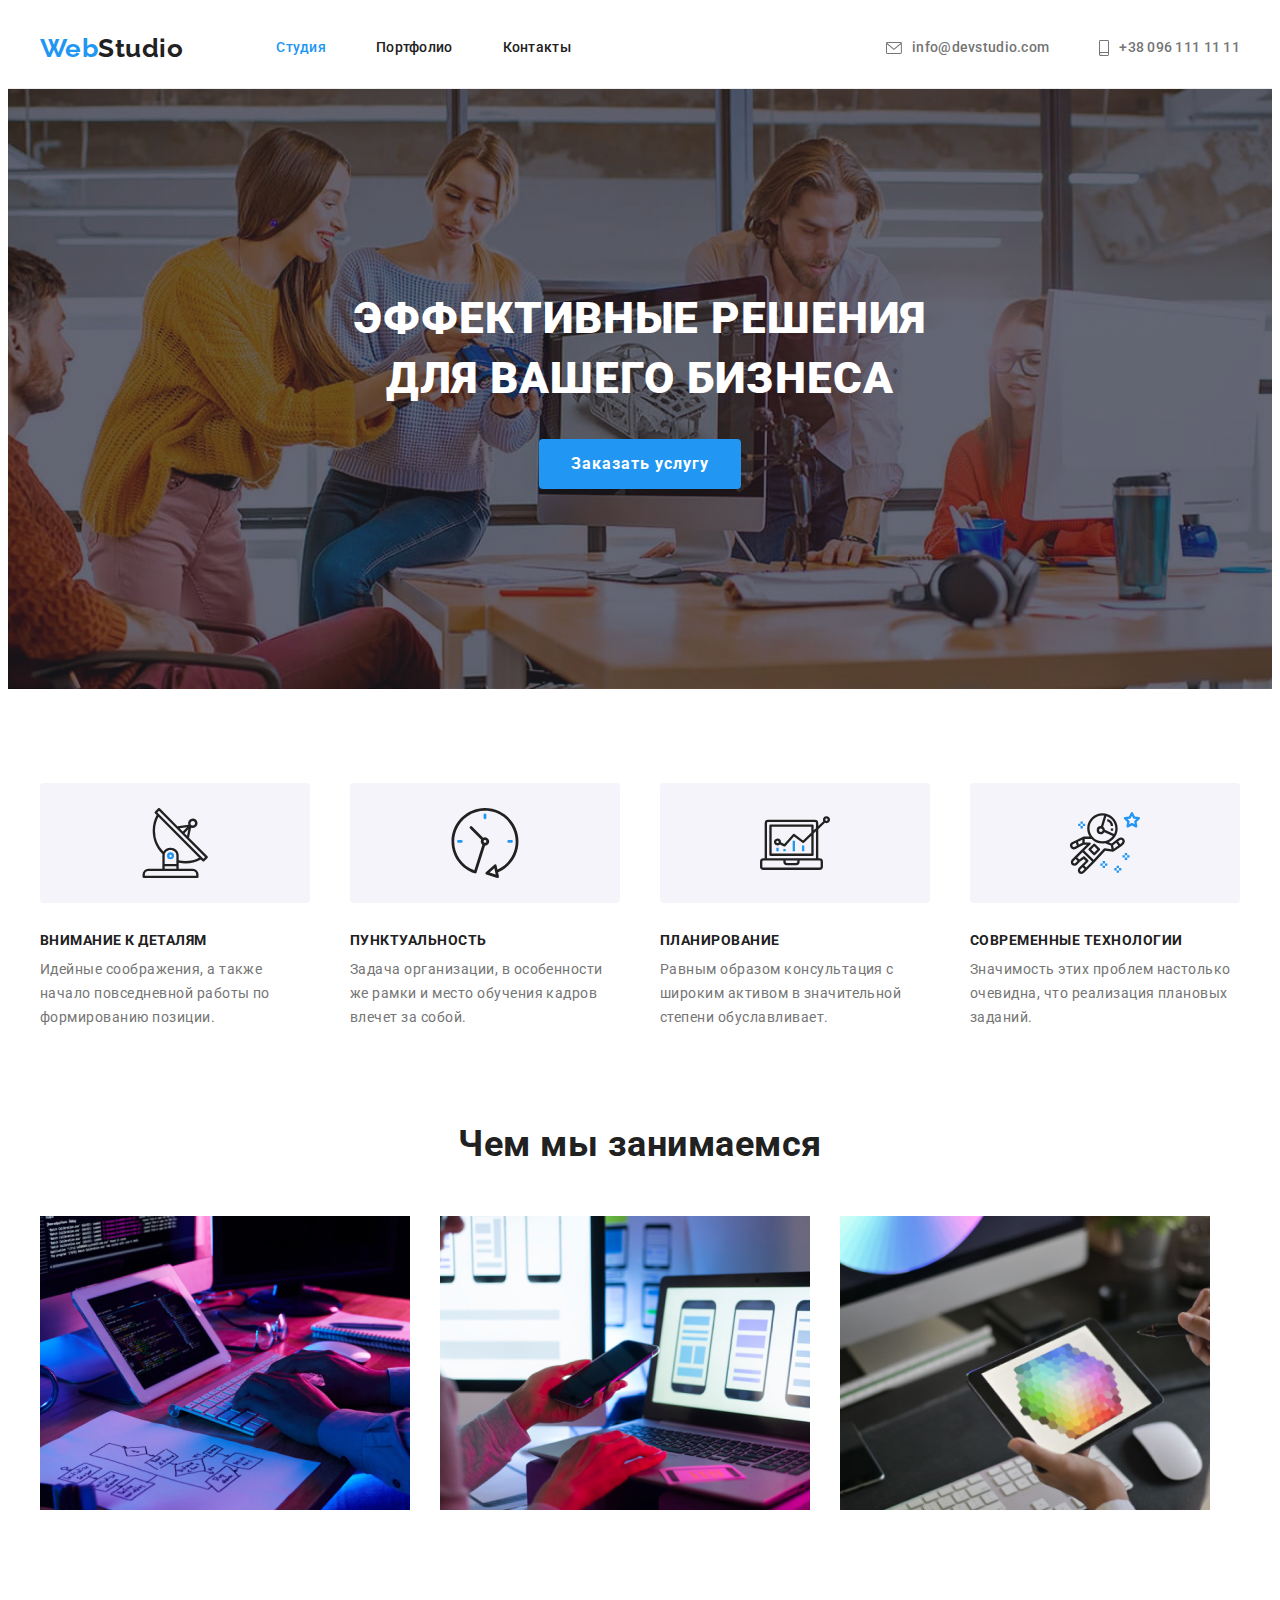
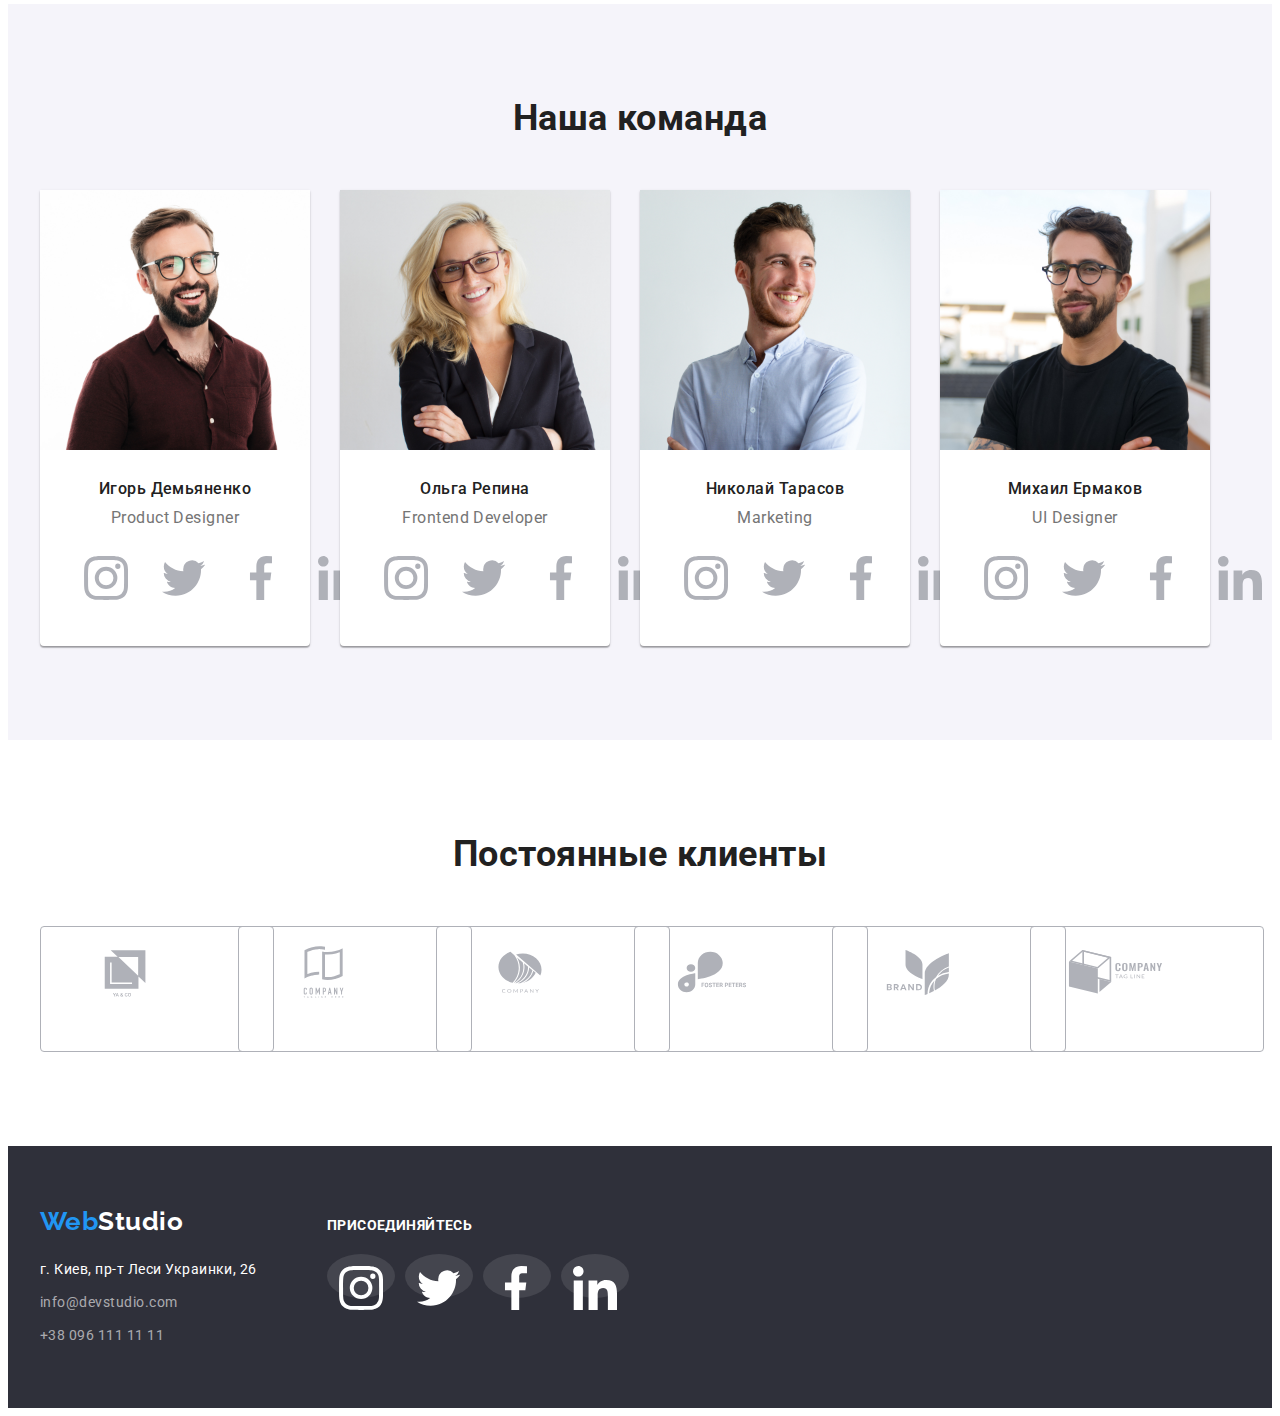
==== index.html @ 396e90b0 "homework-04" ====
<!DOCTYPE html>
<html lang="ru">

<head>
    <meta charset="UTF-8">
    <meta http-equiv="X-UA-Compatible" content="IE=edge">
    <meta name="viewport" content="width=device-width, initial-scale=1.0">
    <title>Web Studio</title>
    <link
        href="https://fonts.googleapis.com/css2?family=Raleway:wght@700&family=Roboto:wght@400;500;700;900&display=swap"
        rel="stylesheet">
    <link rel="stylesheet" href="https://cdnjs.cloudflare.com/ajax/libs/modern-normalize/1.1.0/modern-normalize.min.css"
        integrity="sha512-wpPYUAdjBVSE4KJnH1VR1HeZfpl1ub8YT/NKx4PuQ5NmX2tKuGu6U/JRp5y+Y8XG2tV+wKQpNHVUX03MfMFn9Q=="
        crossorigin="anonymous" referrerpolicy="no-referrer" />
    <link rel="stylesheet" href="./css/styles.css">
</head>

<body>

    <!-- Шапка -->
    <header class="header">
        <div class="container">
            <nav class="header-nav">
                <a href="./index.html" class="logo link">
                    Web<span class="header-logo">Studio</span></a>

                <ul class="site-nav list">
                    <li class="item"><a href="./index.html" class="link current">Студия</a></li>
                    <li class="item"><a href="./portfolio.html" class="link">Портфолио</a></li>
                    <li class="item"><a href="" class="link">Контакты</a></li>
                </ul>
            </nav>
            <ul class="auth-nav list">
                <li class="item">
                    <a href="mailto:info@devstudio.com" class="contacts link">
                        <svg class="header-icon" width="16" height="12">
                            <use href="./images/sprite.svg#envelope"></use>
                        </svg>
                        <span>info@devstudio.com</span>
                    </a>
                </li>
                <li class="item">
                    <a href="tel:+380961111111" class="contacts link">
                        <svg class="header-icon" width="10" height="16">
                            <use href="./images/sprite.svg#smartphone"></use>
                        </svg>
                        <span>+38 096 111 11 11</span>
                    </a>
                </li>
            </ul>
        </div>
    </header>

    <main>
        <!-- Герой -->
        <section class="hero">
            <div class="container">
                <h1 class="hero-title">Эффективные решения<br>для вашего бизнеса</h1>
                <button type="button" class="button order">Заказать услугу</button>
            </div>
        </section>

        <!-- Наші переваги -->
        <section class="section">
            <div class="container">
                <h2 class="section-title title-transparent">Наши преимущества</h2>
                <ul class="features list">
                    <li class="feature">
                        <div class="feature-background">
                            <svg class="feature-icon" width="70" height="70">
                                <use href="./images/sprite.svg#antenna"></use>
                            </svg>
                        </div>
                        <h3 class="feature-name">Внимание к деталям</h3>
                        <p class="feature-description">Идейные соображения, а также начало повседневной работы по
                            формированию позиции.</p>
                    </li>
                    <li class="feature">
                        <div class="feature-background">
                            <svg class="feature-icon" width="70" height="70">
                                <use href="./images/sprite.svg#clock"></use>
                            </svg>
                        </div>
                        <h3 class="feature-name">Пунктуальность</h3>
                        <p class="feature-description">Задача организации, в особенности же рамки и место обучения
                            кадров влечет за собой.</p>
                    </li>
                    <li class="feature">
                        <div class="feature-background">
                            <svg class="feature-icon" width="70" height="70">
                                <use href="./images/sprite.svg#laptop"></use>
                            </svg>
                        </div>
                        <h3 class="feature-name">Планирование</h3>
                        <p class="feature-description">Равным образом консультация с широким активом в значительной
                            степени обуславливает.</p>
                    </li>
                    <li class="feature">
                        <div class="feature-background">
                            <svg class="feature-icon" width="70" height="70">
                                <use href="./images/sprite.svg#astronaut"></use>
                            </svg>
                        </div>
                        <h3 class="feature-name">Современные технологии</h3>
                        <p class="feature-description">Значимость этих проблем настолько очевидна, что реализация
                            плановых заданий.</p>
                    </li>
                </ul>
            </div>
        </section>

        <!--Чим ми займаємось  -->
        <section class="section we-do">
            <div class="container">
                <h2 class="section-title">Чем мы занимаемся</h2>
                <ul class="we-do list">
                    <li class="item"><img src="./images/we-do-1.jpg" alt="Написание кода" class="picture"></li>
                    <li class="item"><img src="./images/we-do-2.jpg" alt="Разработка мобильных приложений"
                            class="picture"></li>
                    <li class="item"><img src="./images/we-do-3.jpg" alt="Стилистическое оформление" class="picture">
                    </li>
                </ul>
            </div>
        </section>

        <!-- Наша команда -->
        <section class="section members-section">
            <div class="container">
                <h2 class="section-title">Наша команда</h2>
                <ul class="members list">
                    <li class="member-card">
                        <img src="./images/team-card-1.jpg" width="270" height="260" alt="Дизайнер продукта"
                            class="member-picture">
                        <h3 class="member-name">Игорь Демьяненко</h3>
                        <p class="member-position">Product Designer</p>
                        <ul class="member-contacts list">
                            <li class="sm-item">
                                <a href="https://www.instagram.com/" class="sm-link">
                                    <svg class="sm-icon" width="44" height="44">
                                        <use href="./images/sprite.svg#instagram"></use>
                                    </svg>
                                </a>
                            </li>
                            <li class="sm-item">
                                <a href="https://www.twitter.com/" class="sm-link">
                                    <svg class="sm-icon" width="44" height="44">
                                        <use href="./images/sprite.svg#twitter"></use>
                                    </svg>
                                </a>
                            </li>
                            <li class="sm-item">
                                <a href="https://www.facebook.com/" class="sm-link">
                                    <svg class="sm-icon" width="44" height="44">
                                        <use href="./images/sprite.svg#facebook"></use>
                                    </svg>
                                </a>
                            </li>
                            <li class="sm-item">
                                <a href="https://www.linkedin.com/" class="sm-link">
                                    <svg class="sm-icon" width="44" height="44">
                                        <use href="./images/sprite.svg#linkedin"></use>
                                    </svg>
                                </a>
                            </li>
                        </ul>
                    </li>
                    <li class="member-card">
                        <img src="./images/team-card-2.jpg" width="270" height="260" alt="Фронтенд разработчик"
                            class="member-picture">
                        <h3 class="member-name">Ольга Репина</h3>
                        <p class="member-position">Frontend Developer</p>
                        <ul class="member-contacts list">
                            <li class="sm-item">
                                <a href="https://www.instagram.com/" class="sm-link">
                                    <svg class="sm-icon" width="44" height="44">
                                        <use href="./images/sprite.svg#instagram"></use>
                                    </svg>
                                </a>
                            </li>
                            <li class="sm-item">
                                <a href="https://www.twitter.com/" class="sm-link">
                                    <svg class="sm-icon" width="44" height="44">
                                        <use href="./images/sprite.svg#twitter"></use>
                                    </svg>
                                </a>
                            </li>
                            <li class="sm-item">
                                <a href="https://www.facebook.com/" class="sm-link">
                                    <svg class="sm-icon" width="44" height="44">
                                        <use href="./images/sprite.svg#facebook"></use>
                                    </svg>
                                </a>
                            </li>
                            <li class="sm-item">
                                <a href="https://www.linkedin.com/" class="sm-link">
                                    <svg class="sm-icon" width="44" height="44">
                                        <use href="./images/sprite.svg#linkedin"></use>
                                    </svg>
                                </a>
                            </li>
                        </ul>
                    </li>
                    <li class="member-card">
                        <img src="./images/team-card-3.jpg" width="270" height="260" alt="Маркетолог"
                            class="member-picture">
                        <h3 class="member-name">Николай Тарасов</h3>
                        <p class="member-position">Marketing</p>
                        <ul class="member-contacts list">
                            <li class="sm-item">
                                <a href="https://www.instagram.com/" class="sm-link">
                                    <svg class="sm-icon" width="44" height="44">
                                        <use href="./images/sprite.svg#instagram"></use>
                                    </svg>
                                </a>
                            </li>
                            <li class="sm-item">
                                <a href="https://www.twitter.com/" class="sm-link">
                                    <svg class="sm-icon" width="44" height="44">
                                        <use href="./images/sprite.svg#twitter"></use>
                                    </svg>
                                </a>
                            </li>
                            <li class="sm-item">
                                <a href="https://www.facebook.com/" class="sm-link">
                                    <svg class="sm-icon" width="44" height="44">
                                        <use href="./images/sprite.svg#facebook"></use>
                                    </svg>
                                </a>
                            </li>
                            <li class="sm-item">
                                <a href="https://www.linkedin.com/" class="sm-link">
                                    <svg class="sm-icon" width="44" height="44">
                                        <use href="./images/sprite.svg#linkedin"></use>
                                    </svg>
                                </a>
                            </li>
                        </ul>
                    </li>
                    <li class="member-card">
                        <img src="./images/team-card-4.jpg" width="270" height="260"
                            alt="Дизайнер пользовательского интерфейса" class="member-picture">
                        <h3 class="member-name">Михаил Ермаков</h3>
                        <p class="member-position">UI Designer</p>
                        <ul class="member-contacts list">
                            <li class="sm-item">
                                <a href="https://www.instagram.com/" class="sm-link">
                                    <svg class="sm-icon" width="44" height="44">
                                        <use href="./images/sprite.svg#instagram"></use>
                                    </svg>
                                </a>
                            </li>
                            <li class="sm-item">
                                <a href="https://www.twitter.com/" class="sm-link">
                                    <svg class="sm-icon" width="44" height="44">
                                        <use href="./images/sprite.svg#twitter"></use>
                                    </svg>
                                </a>
                            </li>
                            <li class="sm-item">
                                <a href="https://www.facebook.com/" class="sm-link">
                                    <svg class="sm-icon" width="44" height="44">
                                        <use href="./images/sprite.svg#facebook"></use>
                                    </svg>
                                </a>
                            </li>
                            <li class="sm-item">
                                <a href="https://www.linkedin.com/" class="sm-link">
                                    <svg class="sm-icon" width="44" height="44">
                                        <use href="./images/sprite.svg#linkedin"></use>
                                    </svg>
                                </a>
                            </li>
                        </ul>
                    </li>
                </ul>
            </div>
        </section>

        <!-- Постійні клієнти -->
        <section class="section clients-section">
            <div class="container">
                <h2 class="section-title">Постоянные клиенты</h2>
                <ul class="clients list">
                    <li class="client">
                        <a href="" class="client-link link">
                            <svg class="client-logo" width="106" height="60">
                                <use href="./images/sprite.svg#client1"></use>
                            </svg>
                        </a>
                    </li>
                    <li class="client">
                        <a href="" class="client-link link">
                            <svg class="client-logo" width="106" height="60">
                                <use href="./images/sprite.svg#client2"></use>
                            </svg>
                        </a>
                    </li>
                    <li class="client">
                        <a href="" class="client-link link">
                            <svg class="client-logo" width="106" height="60">
                                <use href="./images/sprite.svg#client3"></use>
                            </svg>
                        </a>
                    </li>
                    <li class="client">
                        <a href="" class="client-link link">
                            <svg class="client-logo" width="106" height="60">
                                <use href="./images/sprite.svg#client4"></use>
                            </svg>
                        </a>
                    </li>
                    <li class="client">
                        <a href="" class="client-link link">
                            <svg class="client-logo" width="106" height="60">
                                <use href="./images/sprite.svg#client5"></use>
                            </svg>
                        </a>
                    </li>
                    <li class="client">
                        <a href="" class="client-link link">
                            <svg class="client-logo" width="106" height="60">
                                <use href="./images/sprite.svg#client6"></use>
                            </svg>
                        </a>
                    </li>
                </ul>
            </div>
        </section>
    </main>

    <!-- Футер -->
    <footer class="footer">
        <div class="container footer-container">
            <div class="address-box">
                <a href="/index.html" class="logo link">
                    Web<span class="footer-logo">Studio</span></a>
                <address class="address">
                    <p class="footer-address">г. Киев, пр-т Леси Украинки, 26</p>
                    <ul class="footer-contacts list">
                        <li class="item"><a href="mailto:info@devstudio.com" class="contacts-item link">info@devstudio.com</a>
                        </li>
                        <li class="item"><a href="tel:+380961111111" class="contacts-item link">+38 096 111 11 11</a></li>
                    </ul>
                </address>
            </div>
            <div class="sm-box">
                <h3 class="join-us">присоединяйтесь</h3>
                <ul class="sm-links list">
                    <li class="sm-item">
                        <a href="https://www.instagram.com/" class="sm-link">
                            <svg class="sm-icon" width="44" height="44">
                                <use href="./images/sprite.svg#instagram"></use>
                            </svg>
                        </a>
                    </li>
                    <li class="sm-item">
                        <a href="https://www.twitter.com/" class="sm-link">
                            <svg class="sm-icon" width="44" height="44">
                                <use href="./images/sprite.svg#twitter"></use>
                            </svg>
                        </a>
                    </li>
                    <li class="sm-item">
                        <a href="https://www.facebook.com/" class="sm-link">
                            <svg class="sm-icon" width="44" height="44">
                                <use href="./images/sprite.svg#facebook"></use>
                            </svg>
                        </a>
                    </li>
                    <li class="sm-item">
                        <a href="https://www.linkedin.com/" class="sm-link">
                            <svg class="sm-icon" width="44" height="44">
                                <use href="./images/sprite.svg#linkedin"></use>
                            </svg>
                        </a>
                    </li>
                </ul>
            </div>
        </div>
    </footer>

</body>

</html>
---- css/styles.css ----
/* основний чорний color: #212121; */
/* додатковий чорний color: #757575; */
/* білий color: #FFFFFF; */
/* прозорий для контактів color: rgba(255, 255, 255, 0.6); */
/* основний фон background: #e5e5e5; */
/* додатковий фон background: #F5F4FA; */
/* футер background: #2F303A; */
/* акцент background: #2196F3 */
:root {
  --primary-black-color: #212121;
  --secondary-black-color: #757575;
  --primary-white-color: #ffffff;
  --black-for-contacts-color: rgba(255, 255, 255, 0.6);
  --primary-background-color: #ffffff;
  --secondary-background-color: #f5f4fa;
  --footer-background-color: #2f303a;
  --accent-color: #2196f3;
  --accent-color-hover: #188ce8;
  --sm-icon-color: #afb1b8;
  --sm-icon-footer-color: rgba(255, 255, 255, 0.1);
}
html {
  box-sizing: border-box;
}
h1,
h2,
h3,
h4,
h5,
h6,
p,
ul {
  margin: 0;
  padding: 0;
}

body {
  background: var(--primary-background-color);
  color: var(--primary-black-color);
  font-family: Roboto, sans-serif;
  letter-spacing: 0.03em;
}
.container {
  width: 1200px;
  padding-left: 15px;
  padding-right: 15px;
  margin-left: auto;
  margin-right: auto;
}
.list {
  list-style: none;
}
.link {
  text-decoration: none;
}

/* Logo */
.logo {
  color: var(--accent-color);
  font-style: normal;
  font-weight: bold;
  font-size: 26px;
  line-height: 1.19;
  font-family: Raleway, sans-serif;
}
.header-logo {
  color: var(--primary-black-color);
}
.footer-logo {
  color: var(--primary-white-color);
}

/* Header */
.header {
  font-weight: 500;
  font-size: 14px;
  line-height: 1.14;
  border-bottom: 1px solid rgba(236, 236, 236, 1);
}
.header .container {
  display: flex;
  align-items: center;
  padding-top: 0;
  padding-bottom: 0;
}
.header-nav {
  display: flex;
  align-items: center;
}
/* Site-nav */
.site-nav {
  display: flex;
  padding-top: 32px;
  padding-bottom: 32px;
  margin-left: 93px;
}
.site-nav .item + .item {
  margin-left: 50px;
}
.site-nav .link {
  display: block;
  color: var(--primary-black-color);
  letter-spacing: 0.02em;
}
.site-nav .link.current {
  color: var(--accent-color);
}
.site-nav .link:hover,
.site-nav .link:focus {
  color: var(--accent-color);
}
.header-icon {
  margin-right: 10px;
  fill: var(--secondary-black-color);
}

/* Auth-nav */
.auth-nav {
  display: flex;
  margin-left: auto;
}
.auth-nav .item + .item {
  margin-left: 50px;
}
.auth-nav .contacts {
  display: flex;
  align-items: center;
  color: var(--secondary-black-color);
  letter-spacing: 0.02em;
}
.auth-nav .contacts:hover,
.auth-nav .contacts:focus {
  color: var(--accent-color);
}
.auth-nav .contacts:hover .header-icon,
.auth-nav .contacts:focus .header-icon {
  fill: var(--accent-color);
}

/* Hero */
.hero {
  background: var(--footer-background-color);
  background-image: linear-gradient(
      to right,
      rgba(47, 48, 58, 0.4),
      rgba(47, 48, 58, 0.4)
    ),
    url(../images/hero-overlay-min.jpg);
  background-size: cover;
  background-repeat: no-repeat;
  background-position: center;
  max-width: 1600px;
  letter-spacing: 0.06em;
  text-align: center;
  margin-right: auto;
  margin-left: auto;
  padding-top: 200px;
  padding-bottom: 200px;
}
.hero-title {
  color: var(--primary-white-color);
  font-weight: 900;
  font-size: 44px;
  line-height: 1.36;
  text-transform: uppercase;
  margin-bottom: 30px;
}

/* Section */
.section {
  padding-top: 94px;
}
.section.we-do,
.members-section {
  padding-bottom: 94px;
}
.section-title {
  color: var(--primary-black-color);
  font-weight: bold;
  font-size: 36px;
  line-height: 1.16;
  text-align: center;
  margin-bottom: 50px;
}
.title-transparent {
  display: none;
}

/* Features */
.features {
  display: flex;
  justify-content: space-between;
  color: var(--secondary-black-color);
  font-size: 14px;
  line-height: 1.71;
}
.feature {
  width: 270px;
}
.feature-background {
  display: flex;
  border-radius: 4px;
  background-color: var(--secondary-background-color);
  margin-bottom: 30px;
}
.feature-icon {
  margin-top: 25px;
  margin-right: 100px;
  margin-bottom: 25px;
  margin-left: 100px;
}
.features .feature-name {
  color: var(--primary-black-color);
  font-weight: bold;
  font-size: 14px;
  line-height: 1.14;
  text-transform: uppercase;
}
.feature-name {
  margin-bottom: 10px;
}
.feature-description {
  width: 270px;
}

/* We do */
.we-do {
  display: flex;
}
.we-do .picture {
  display: block;
}
.we-do .item + .item {
  margin-left: 30px;
}
/* Members */
.members-section {
  background-color: var(--secondary-background-color);
  font-size: 16px;
  line-height: 1.18;
  text-align: center;
  padding-bottom: 94px;
}
.members {
  display: flex;
}
.members .member-card + .member-card {
  margin-left: 30px;
}
.member-card {
  background-color: var(--primary-white-color);
  width: 270px;
  box-shadow: 0px 1px 3px rgba(0, 0, 0, 0.12), 0px 1px 1px rgba(0, 0, 0, 0.14),
    0px 2px 1px rgba(0, 0, 0, 0.2);
  border-radius: 0px 0px 4px 4px;
}
.member-picture {
  margin-bottom: 30px;
  display: block;
}
.member-name {
  color: var(--primary-black-color);
  font-weight: 500;
  font-size: 16px;
  line-height: 1.18;
  margin-bottom: 10px;
}
.member-position {
  color: var(--secondary-black-color);
  margin-bottom: 16px;
}
.member-contacts {
  display: flex;
  padding-bottom: 30px;
  padding-right: 32px;
  padding-left: 32px;
}
.sm-item {
  margin-right: 10px;
}
.sm-item:last-child {
  margin-right: 0;
}
.sm-link {
  display: inline-block;
  height: 44px;
}
.sm-icon {
  padding-top: 12px;
  padding-right: 12px;
  padding-bottom: 12px;
  padding-left: 12px;
  fill: var(--sm-icon-color);
}
.sm-link:hover .sm-icon {
  fill: var(--primary-white-color);
}

/* Clients */
.clients-section {
  padding-bottom: 94px;
}
.clients {
  display: flex;
  align-items: center;
  box-sizing: border-box;
}
.client {
  box-sizing: border-box;
  margin-right: 30px;
  width: 168px;
}
.client:last-child {
  margin-right: 0;
}
.client-link {
  display: inline-block;
  width: 168px;
  height: 92px;
  border: 1px solid var(--sm-icon-color);
  border-radius: 4px;
  padding-top: 16px;
  padding-right: 32px;
  padding-bottom: 16px;
  padding-left: 32px;
}
.client-link:hover {
  border-color: var(--accent-color);
}
.client-link:hover .client-logo {
  fill: var(--accent-color);
}
.client-logo {
  fill: var(--sm-icon-color);
}

/* Footer */
.footer {
  background-color: var(--footer-background-color);
  font-weight: 400;
  font-size: 14px;
  line-height: 1.71;
  padding-top: 60px;
  padding-bottom: 60px;
}
.footer-container {
  display: flex;
  align-items: baseline;
}
.address-box {
  margin-right: 70px;
}
.footer .container {
  margin-bottom: 0;
  padding-top: 0;
}
.address {
  margin-top: 20px;
}
.footer-address {
  color: var(--primary-white-color);
  font-style: normal;
}
.contacts-item {
  color: var(--black-for-contacts-color);
  font-style: normal;
}
.footer-contacts .item {
  margin-top: 9px;
}
.contacts-item:hover,
.contacts-item:focus {
  color: var(--accent-color);
}
.sm-links {
  display: flex;
}
.join-us {
  font-weight: bold;
  font-size: 14px;
  line-height: 1.14;
  letter-spacing: 0.03em;
  text-transform: uppercase;
  color: var(--primary-white-color);
  margin-bottom: 20px;
}
.sm-box .sm-link {
  border-radius: 50%;
  background-color: var(--sm-icon-footer-color);
}
.sm-link:hover {
  border-radius: 50%;
  background-color: var(--accent-color);
}
.sm-box .sm-icon {
  fill: var(--primary-white-color);
}

/* Buttons */
.button {
  display: inline-block;
  color: var(--primary-white-color);
  background-color: var(--accent-color);
  font-family: Roboto, sans-serif;
  font-weight: bold;
  font-size: 16px;
  line-height: 1.87;
  letter-spacing: 0.06em;
  border-radius: 4px;
  border: none;
  padding-top: 10px;
  padding-right: 32px;
  padding-bottom: 10px;
  padding-left: 32px;
}
.order:hover,
.order:focus {
  background-color: var(--accent-color-hover);
  box-shadow: 0px 4px 4px rgba(0, 0, 0, 0.15);
}
.button-filter {
  color: var(--primary-black-color);
  background-color: var(--secondary-background-color);
  cursor: pointer;
  font-family: Roboto, sans-serif;
  letter-spacing: 0.03em;
  font-weight: 500;
  font-size: 16px;
  line-height: 1.62;
  padding: 6px 22px;
  border-radius: 4px;
  border: none;
}
.button-filter:hover,
.button-filter:focus {
  color: var(--primary-white-color);
  background-color: var(--accent-color);
  box-shadow: 0px 3px 1px rgba(0, 0, 0, 0.1), 0px 1px 2px rgba(0, 0, 0, 0.08),
    0px 2px 2px rgba(0, 0, 0, 0.12);
}

/* Portfolio */
.portfolio {
  padding-bottom: 94px;
}

/* Filters */
.filters {
  margin-bottom: 50px;
  margin-right: auto;
  margin-left: auto;
  display: flex;
  justify-content: center;
}
.filters .item + .item {
  margin-left: 8px;
}

/* Projects */
.projects {
  display: flex;
  flex-wrap: wrap;
}
.project-card {
  width: calc((100% - 60px) / 3);
  margin-right: 30px;
  margin-bottom: 30px;
  border: 1px solid rgba(238, 238, 238, 1);
}
.project-card:nth-child(3n) {
  margin-right: 0;
}
.project-card:nth-last-child(-n + 3) {
  margin-bottom: 0;
}
.project-link {
  display: inline-block;
}
.project-link:hover {
  box-shadow: 0px 1px 1px rgba(0, 0, 0, 0.12), 0px 4px 4px rgba(0, 0, 0, 0.06),
    1px 4px 6px rgba(0, 0, 0, 0.16);
}
.card-description {
  padding-top: 20px;
  padding-left: 24px;
  padding-right: 24px;
  padding-bottom: 20px;
}
.project-name {
  color: var(--primary-black-color);
  letter-spacing: 0.06em;
  font-weight: bold;
  font-size: 18px;
  line-height: 2;
}
.project-description {
  color: var(--secondary-black-color);
  font-weight: 400;
  font-size: 16px;
  line-height: 1.87;
  margin-top: 4px;
}
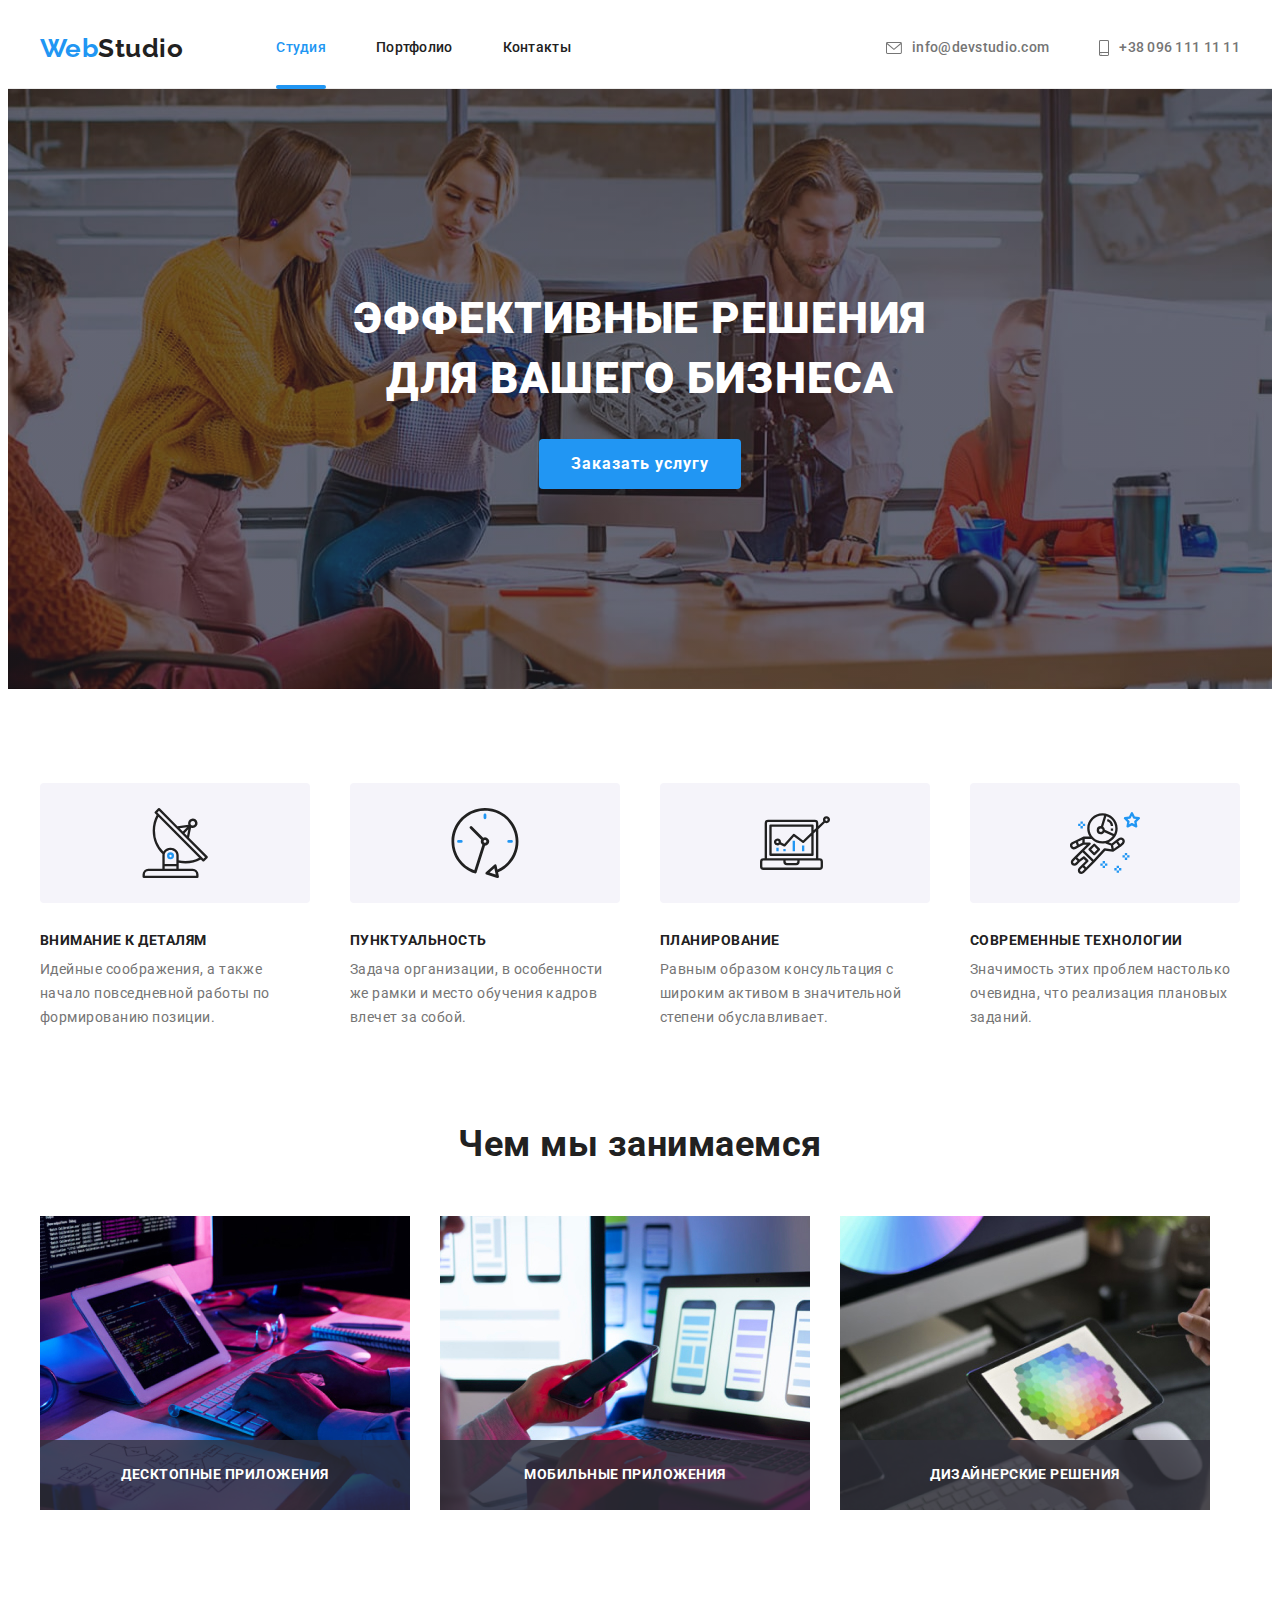
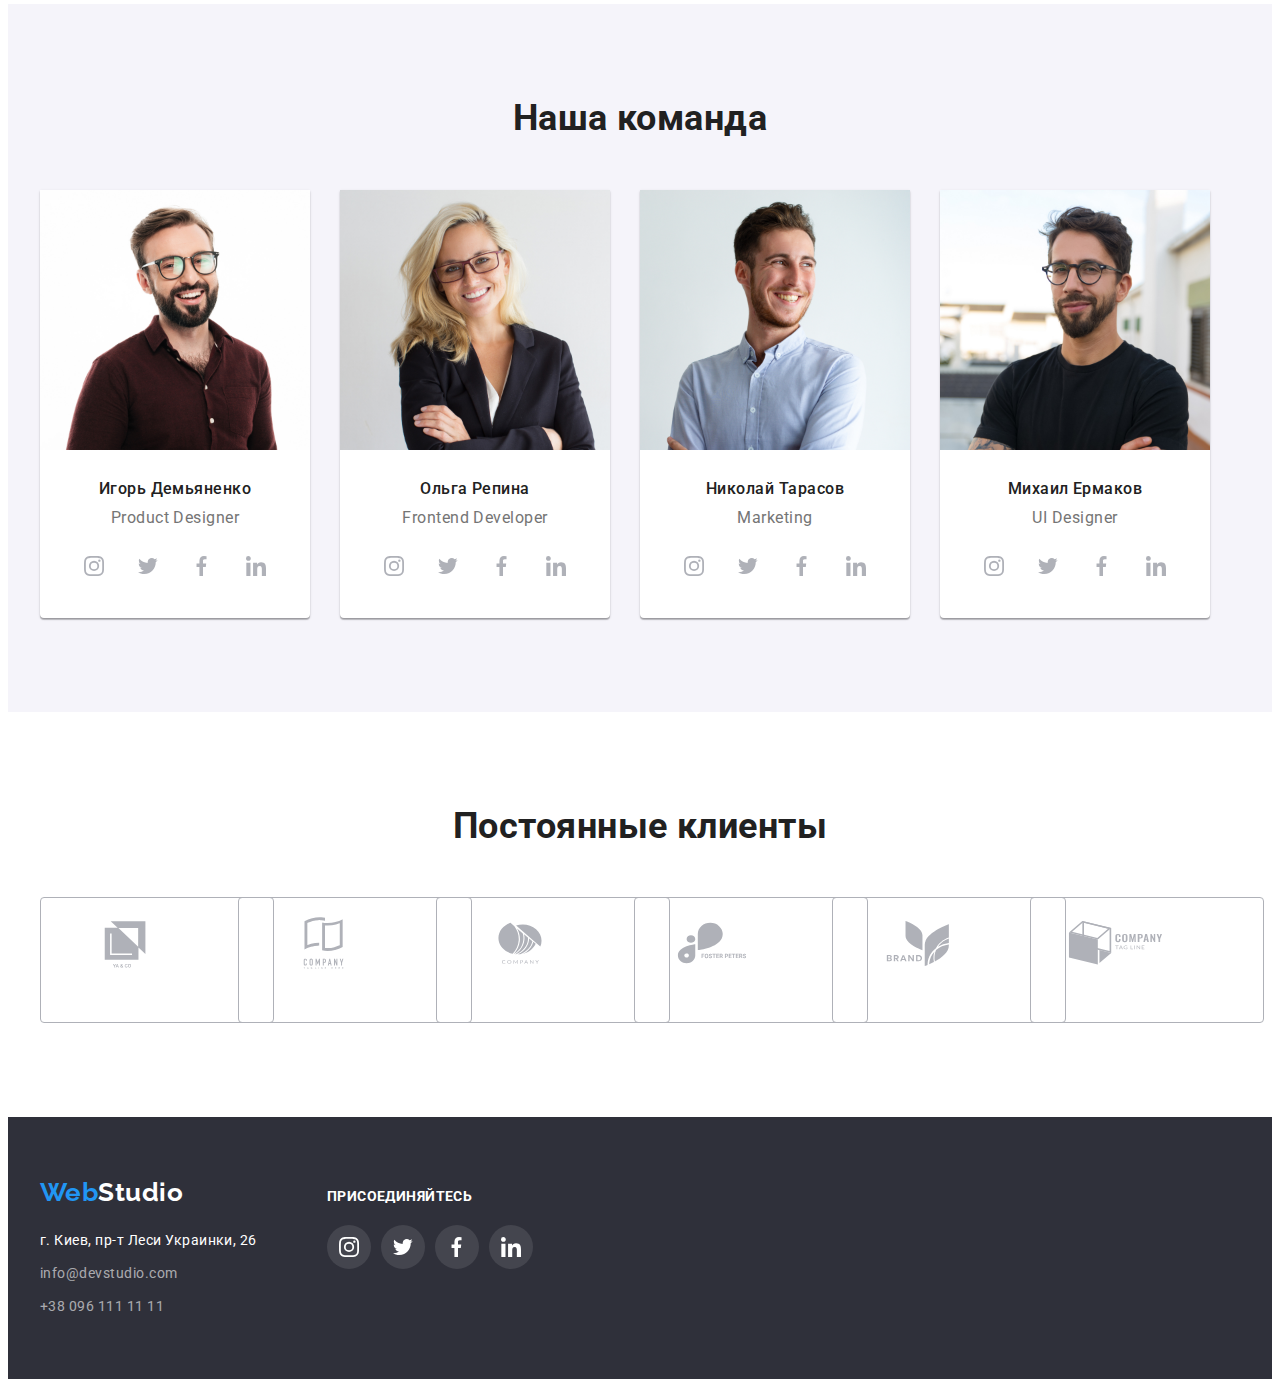
==== commit eb2249a1: "goit-markup-hw-05" ====
--- a/index.html
+++ b/index.html
@@ -56,7 +56,7 @@
         <section class="hero">
             <div class="container">
                 <h1 class="hero-title">Эффективные решения<br>для вашего бизнеса</h1>
-                <button type="button" class="button order">Заказать услугу</button>
+                <button type="button" class="button order" data-modal-open>Заказать услугу</button>
             </div>
         </section>
 
@@ -114,10 +114,23 @@
             <div class="container">
                 <h2 class="section-title">Чем мы занимаемся</h2>
                 <ul class="we-do list">
-                    <li class="item"><img src="./images/we-do-1.jpg" alt="Написание кода" class="picture"></li>
-                    <li class="item"><img src="./images/we-do-2.jpg" alt="Разработка мобильных приложений"
-                            class="picture"></li>
-                    <li class="item"><img src="./images/we-do-3.jpg" alt="Стилистическое оформление" class="picture">
+                    <li class="item">
+                        <img src="./images/we-do-1.jpg" alt="Написание кода" class="picture">
+                        <div class="position-box">
+                            <p class="we-do-description">Десктопные приложения</p>
+                        </div>
+                    </li>
+                    <li class="item">
+                        <img src="./images/we-do-2.jpg" alt="Разработка мобильных приложений" class="picture">
+                        <div class="position-box">
+                            <p class="we-do-description">Мобильные приложения</p>
+                        </div>
+                    </li>
+                    <li class="item">
+                        <img src="./images/we-do-3.jpg" alt="Стилистическое оформление" class="picture">
+                        <div class="position-box">
+                            <p class="we-do-description">Дизайнерские решения</p>
+                        </div>
                     </li>
                 </ul>
             </div>
@@ -379,6 +392,17 @@
         </div>
     </footer>
 
+    <!-- Бекдроп -->
+    <div class="backdrop is-hidden" data-modal>
+        <div class="modal">
+            <button class="close-modal" data-modal-close>
+                <svg class="icon-close" width="18" height="18">
+                    <use href="./images/sprite-modal.svg#close"></use>
+                </svg>
+            </button>
+        </div>
+    </div>
+    <script src="./js/modal.js"></script>
 </body>
 
 </html>--- a/css/styles.css
+++ b/css/styles.css
@@ -18,6 +18,7 @@
   --accent-color-hover: #188ce8;
   --sm-icon-color: #afb1b8;
   --sm-icon-footer-color: rgba(255, 255, 255, 0.1);
+  --timing-function: 250ms cubic-bezier(0.4, 0, 0.2, 1);
 }
 html {
   box-sizing: border-box;
@@ -40,6 +41,7 @@
   font-family: Roboto, sans-serif;
   letter-spacing: 0.03em;
 }
+
 .container {
   width: 1200px;
   padding-left: 15px;
@@ -90,20 +92,35 @@
 /* Site-nav */
 .site-nav {
   display: flex;
+  margin-left: 93px;
+}
+.site-nav .item + .item {
+  margin-left: 50px;
+}
+.site-nav .item {
+  position: relative;
   padding-top: 32px;
   padding-bottom: 32px;
-  margin-left: 93px;
-}
-.site-nav .item + .item {
-  margin-left: 50px;
 }
 .site-nav .link {
   display: block;
   color: var(--primary-black-color);
+  transition: color var(--timing-function);
   letter-spacing: 0.02em;
 }
 .site-nav .link.current {
   color: var(--accent-color);
+}
+
+.current::after {
+  content: "";
+  position: absolute;
+  bottom: -1px;
+  left: 0;
+  width: 100%;
+  height: 4px;
+  background: var(--accent-color);
+  border-radius: 2px;
 }
 .site-nav .link:hover,
 .site-nav .link:focus {
@@ -112,6 +129,7 @@
 .header-icon {
   margin-right: 10px;
   fill: var(--secondary-black-color);
+  transition: fill var(--timing-function);
 }
 
 /* Auth-nav */
@@ -126,6 +144,7 @@
   display: flex;
   align-items: center;
   color: var(--secondary-black-color);
+  transition: color var(--timing-function);
   letter-spacing: 0.02em;
 }
 .auth-nav .contacts:hover,
@@ -202,12 +221,9 @@
   border-radius: 4px;
   background-color: var(--secondary-background-color);
   margin-bottom: 30px;
-}
-.feature-icon {
-  margin-top: 25px;
-  margin-right: 100px;
-  margin-bottom: 25px;
-  margin-left: 100px;
+  height: 120px;
+  align-items: center;
+  justify-content: center;
 }
 .features .feature-name {
   color: var(--primary-black-color);
@@ -232,6 +248,27 @@
 }
 .we-do .item + .item {
   margin-left: 30px;
+}
+.we-do-description {
+  font-style: normal;
+  font-weight: bold;
+  font-size: 14px;
+  line-height: 1.14;
+  text-align: center;
+  text-transform: uppercase;
+  padding-top: 27px;
+  padding-bottom: 27px;
+  color: var(--primary-white-color);
+}
+.we-do .item {
+  position: relative;
+}
+.position-box {
+  position: absolute;
+  bottom: 0;
+  width: 370px;
+  height: 70px;
+  background: rgba(47, 48, 58, 0.8);
 }
 /* Members */
 .members-section {
@@ -282,17 +319,23 @@
   margin-right: 0;
 }
 .sm-link {
-  display: inline-block;
+  display: flex;
   height: 44px;
+  width: 44px;
+  align-items: center;
+  justify-content: center;
+  border-radius: 50%;
+  transition: border-radius var(--timing-function),
+    background-color var(--timing-function);
 }
 .sm-icon {
-  padding-top: 12px;
-  padding-right: 12px;
-  padding-bottom: 12px;
-  padding-left: 12px;
+  width: 20px;
+  height: 20px;
   fill: var(--sm-icon-color);
-}
-.sm-link:hover .sm-icon {
+  transition: fill var(--timing-function);
+}
+.sm-link:hover .sm-icon,
+.sm-link:focus .sm-icon {
   fill: var(--primary-white-color);
 }
 
@@ -323,15 +366,19 @@
   padding-right: 32px;
   padding-bottom: 16px;
   padding-left: 32px;
-}
-.client-link:hover {
+  transition: border-color var(--timing-function);
+}
+.client-link:hover,
+.client-link:focus {
   border-color: var(--accent-color);
 }
-.client-link:hover .client-logo {
+.client-link:hover .client-logo,
+.client-link:focus .client-logo {
   fill: var(--accent-color);
 }
 .client-logo {
   fill: var(--sm-icon-color);
+  transition: fill var(--timing-function);
 }
 
 /* Footer */
@@ -363,6 +410,7 @@
 }
 .contacts-item {
   color: var(--black-for-contacts-color);
+  transition: color var(--timing-function);
   font-style: normal;
 }
 .footer-contacts .item {
@@ -388,7 +436,8 @@
   border-radius: 50%;
   background-color: var(--sm-icon-footer-color);
 }
-.sm-link:hover {
+.sm-link:hover,
+.sm-link:focus {
   border-radius: 50%;
   background-color: var(--accent-color);
 }
@@ -413,6 +462,10 @@
   padding-bottom: 10px;
   padding-left: 32px;
 }
+.order {
+  transition: background-color var(--timing-function),
+    box-shadow var(--timing-function);
+}
 .order:hover,
 .order:focus {
   background-color: var(--accent-color-hover);
@@ -421,6 +474,8 @@
 .button-filter {
   color: var(--primary-black-color);
   background-color: var(--secondary-background-color);
+  transition: color var(--timing-function),
+    background-color var(--timing-function), box-shadow var(--timing-function);
   cursor: pointer;
   font-family: Roboto, sans-serif;
   letter-spacing: 0.03em;
@@ -473,10 +528,53 @@
 .project-card:nth-last-child(-n + 3) {
   margin-bottom: 0;
 }
+.card-overlay {
+  position: relative;
+  overflow: hidden;
+}
+.card-overlay::before {
+  display: inline-block;
+  content: "";
+  width: 100%;
+  height: 100%;
+  position: absolute;
+  background-color: rgba(33, 150, 243, 0.9);
+  pointer-events: none;
+  transform: translateY(100%);
+  transition: transform var(--timing-function);
+}
+.project-link:hover .card-overlay::before,
+.project-link:focus .card-overlay::before {
+  transform: translateY(0);
+}
+
+.project-link:hover .overlay-text,
+.project-link:focus .overlay-text {
+  transform: translateY(-100%);
+}
+.overlay-text {
+  position: absolute;
+  top: 100%;
+  transition: transform var(--timing-function);
+  width: 100%;
+  height: 100%;
+  padding-top: 63px;
+  padding-right: 24px;
+  padding-bottom: 63px;
+  padding-left: 24px;
+  font-style: normal;
+  font-weight: normal;
+  font-size: 18px;
+  line-height: 1.55;
+  color: var(--primary-white-color);
+  pointer-events: none;
+}
 .project-link {
   display: inline-block;
-}
-.project-link:hover {
+  transition: box-shadow var(--timing-function);
+}
+.project-link:hover,
+.project-link:focus {
   box-shadow: 0px 1px 1px rgba(0, 0, 0, 0.12), 0px 4px 4px rgba(0, 0, 0, 0.06),
     1px 4px 6px rgba(0, 0, 0, 0.16);
 }
@@ -500,3 +598,60 @@
   line-height: 1.87;
   margin-top: 4px;
 }
+
+/* Modal */
+.backdrop {
+  position: fixed;
+  top: 0;
+  left: 0;
+  width: 100%;
+  height: 100%;
+  background-color: rgba(0, 0, 0, 0.2);
+  opacity: 1;
+  transition: opacity var(--timing-function);
+}
+.backdrop.is-hidden {
+  opacity: 0;
+  pointer-events: none;
+}
+.backdrop.is-hidden .modal {
+  transform: translate(-50%, -50%) scale(0.5);
+}
+.modal {
+  position: absolute;
+  top: 50%;
+  left: 50%;
+  width: 528px;
+  height: 581px;
+  transform: translate(-50%, -50%) scale(1);
+  transition: transform var(--timing-function);
+  box-shadow: 0px 1px 3px rgba(0, 0, 0, 0.12), 0px 1px 1px rgba(0, 0, 0, 0.14),
+    0px 2px 1px rgba(0, 0, 0, 0.2);
+  background-color: var(--primary-white-color);
+  border-radius: 4px;
+}
+.close-modal {
+  position: absolute;
+  top: 8px;
+  right: 8px;
+  width: 30px;
+  height: 30px;
+  display: flex;
+  align-items: center;
+  justify-content: center;
+  border-radius: 50%;
+  border: 1px solid rgba(0, 0, 0, 0.1);
+  background-color: var(--primary-white-color);
+  transition: background-color var(--timing-function);
+}
+.icon-close {
+  transition: fill var(--timing-function);
+}
+.close-modal:hover,
+.close-modal:focus {
+  background-color: var(--accent-color);
+}
+.close-modal:hover .icon-close,
+.close-modal:focus .icon-close {
+  fill: var(--primary-white-color);
+}
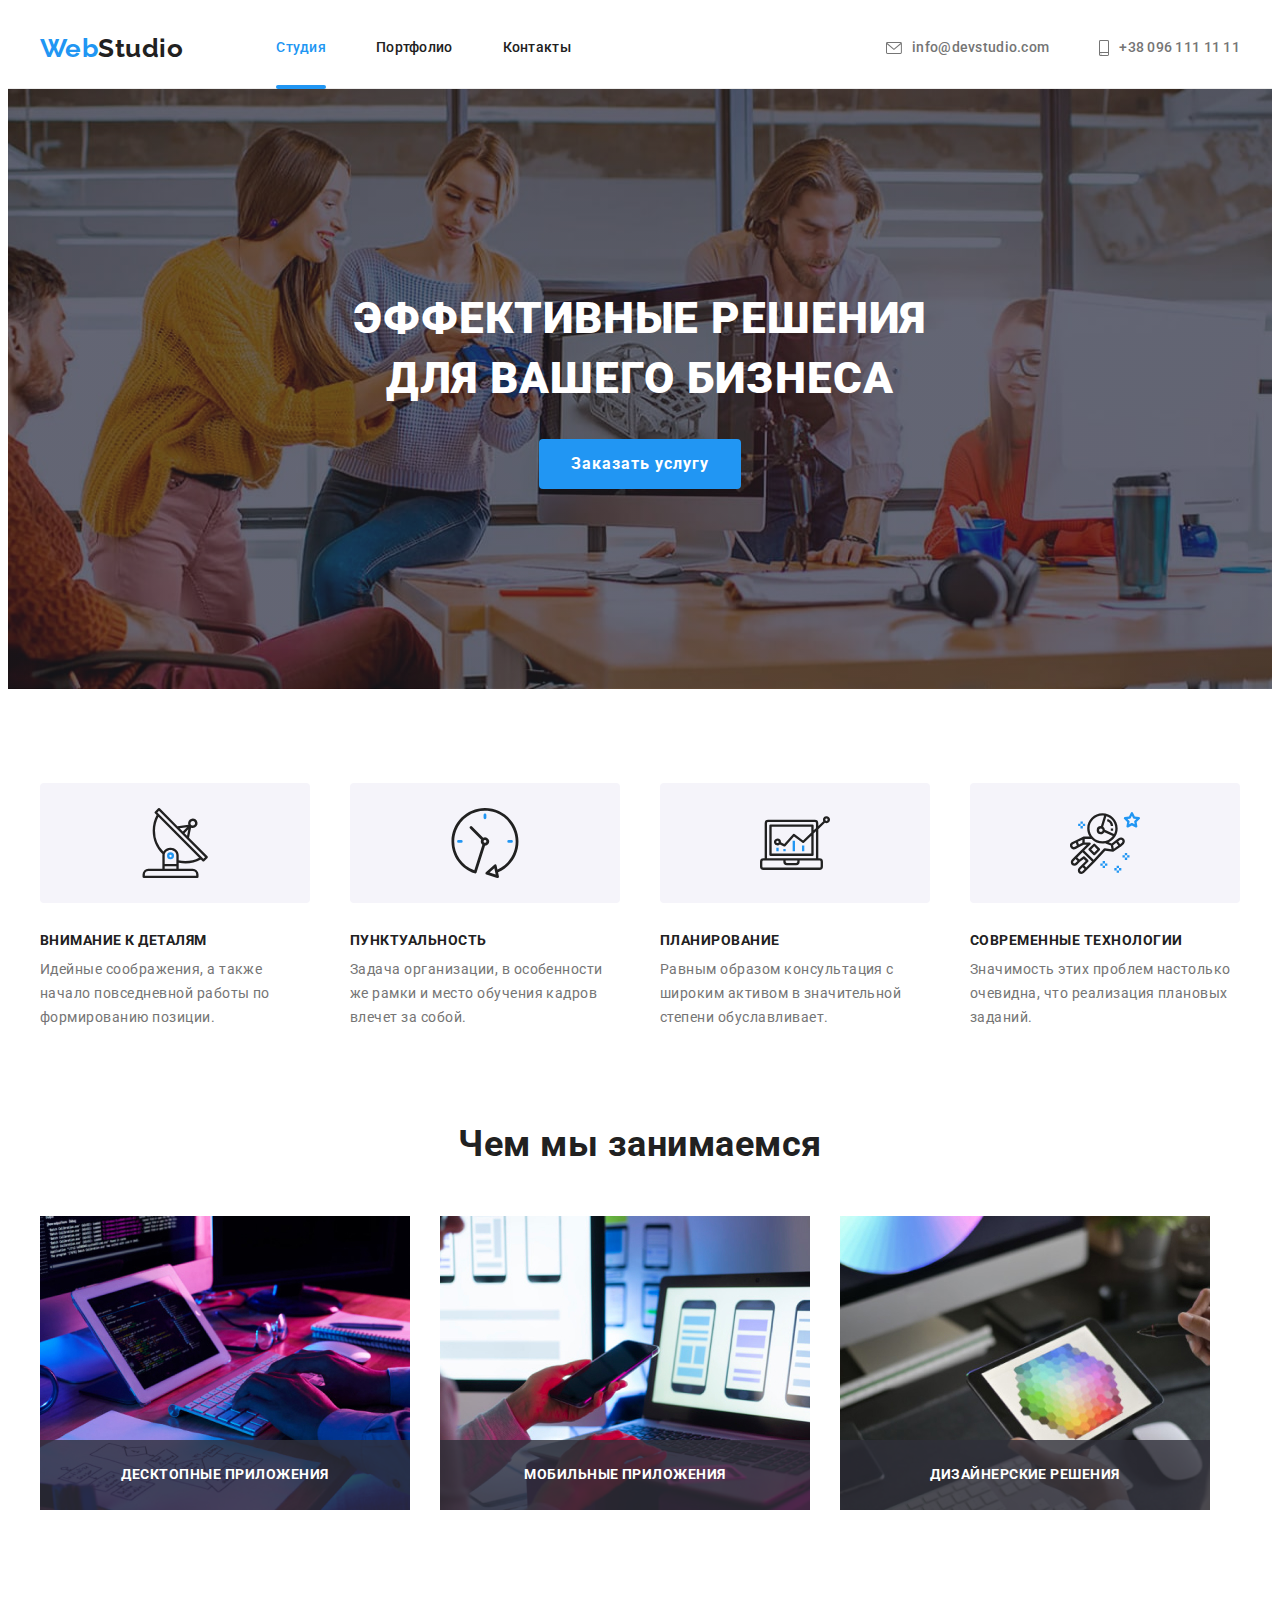
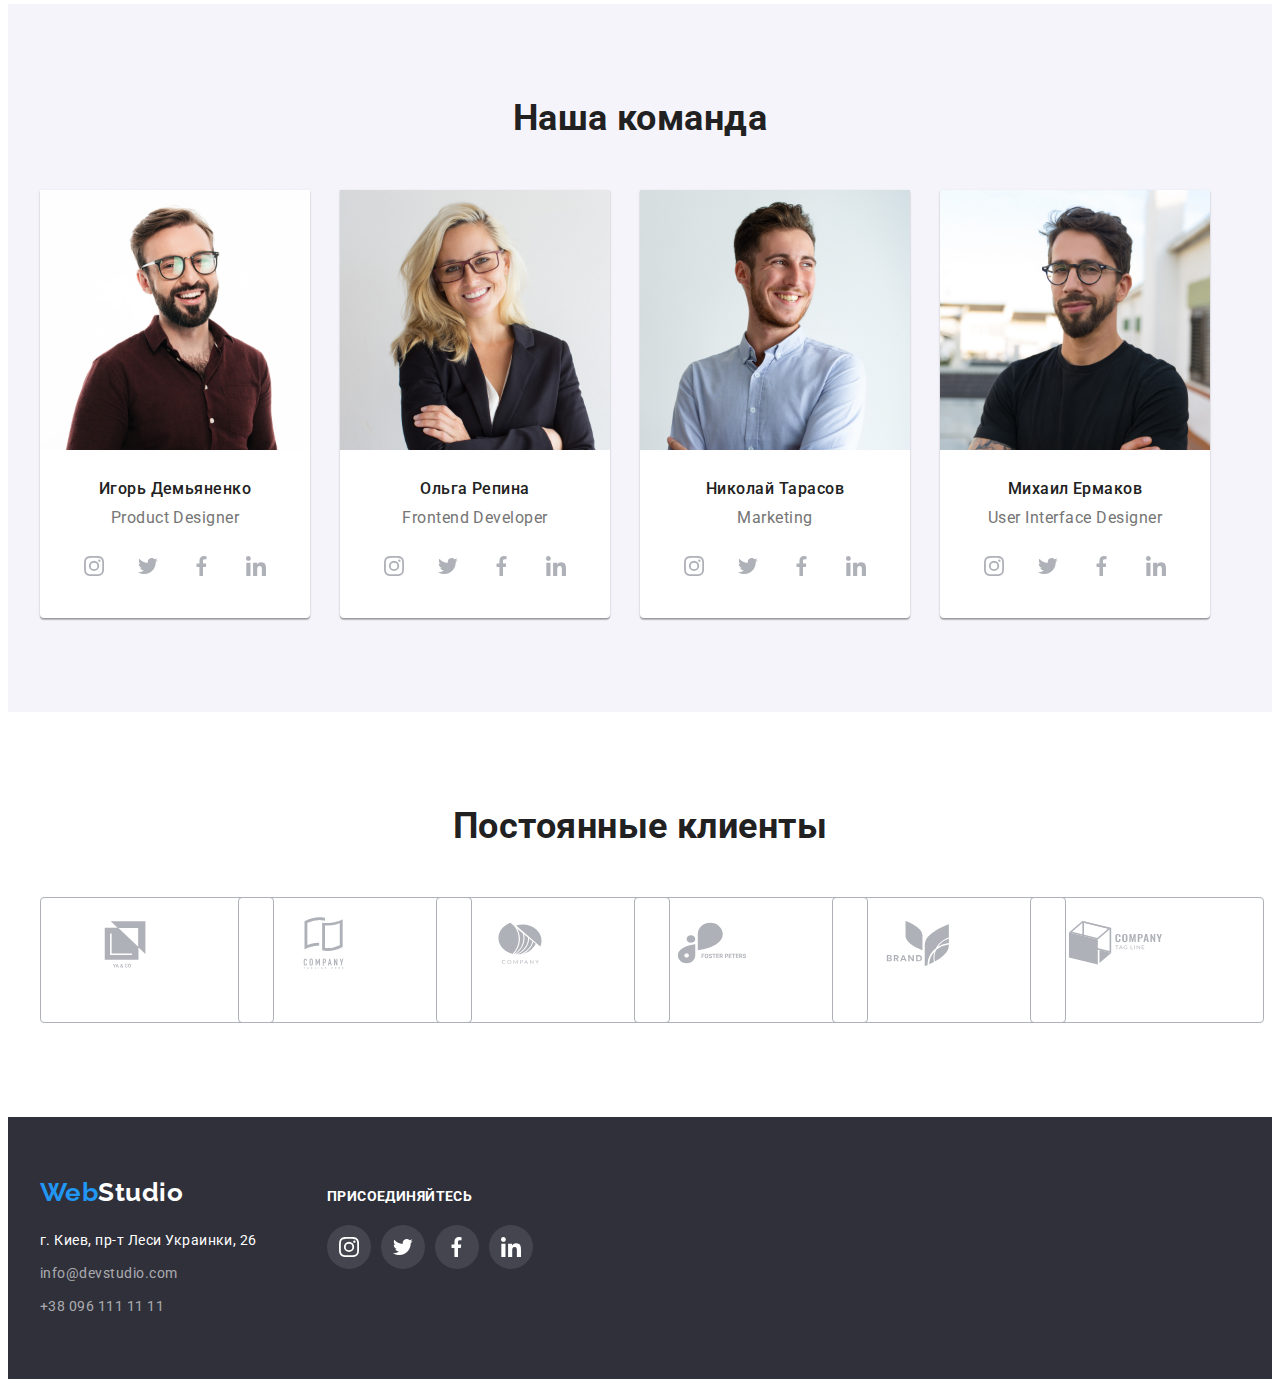
==== commit 5ee4d3ca: "homework-05" ====
--- a/index.html
+++ b/index.html
@@ -253,7 +253,7 @@
                         <img src="./images/team-card-4.jpg" width="270" height="260"
                             alt="Дизайнер пользовательского интерфейса" class="member-picture">
                         <h3 class="member-name">Михаил Ермаков</h3>
-                        <p class="member-position">UI Designer</p>
+                        <p class="member-position">User Interface Designer</p>
                         <ul class="member-contacts list">
                             <li class="sm-item">
                                 <a href="https://www.instagram.com/" class="sm-link">
